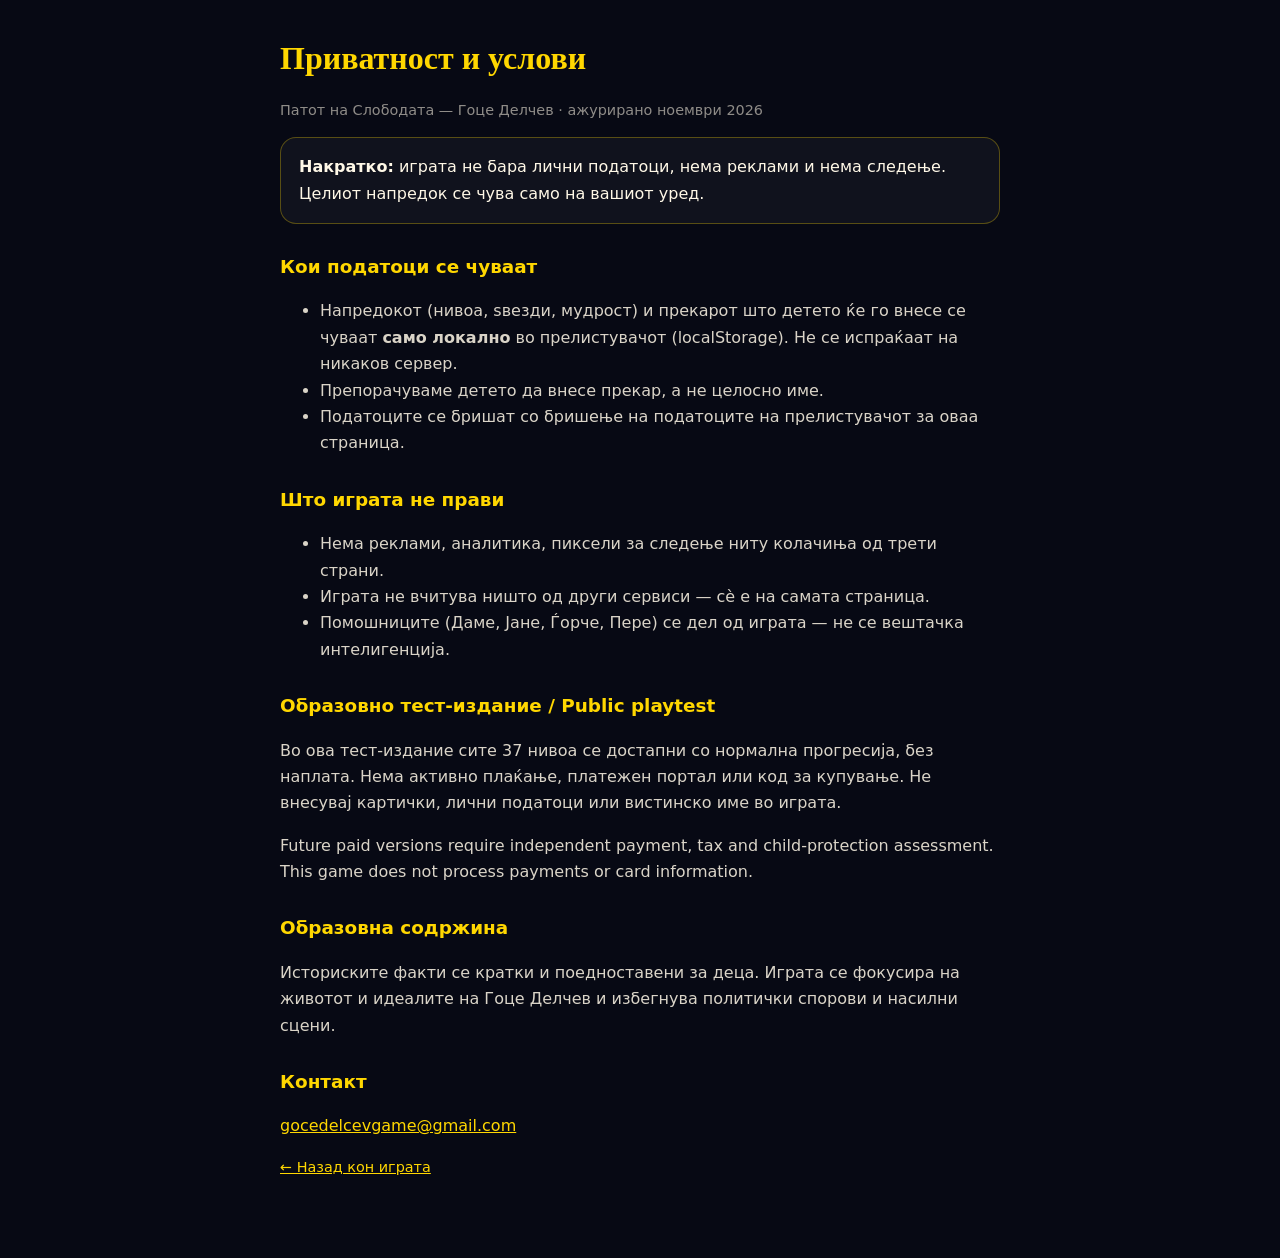
==== privacy.html @ 6a89ca6a "Add files via upload Goce Delcev v2.5.4 - Complete update, 37 levels, music, mobile and PWA." ====
<!doctype html>
<html lang="mk">
<head>
<meta charset="utf-8">
<meta name="viewport" content="width=device-width, initial-scale=1">
<title>Приватност и услови — Патот на Слободата</title>
<style>
  :root { color-scheme: dark; }
  body { margin: 0; background: #070914; color: #FFF8E7; font: 16px/1.65 system-ui, -apple-system, 'Segoe UI', Arial, sans-serif; }
  main { max-width: 720px; margin: 0 auto; padding: 32px 16px 64px; }
  h1 { font-family: Georgia, 'Times New Roman', serif; color: #FFD700; font-size: 2rem; margin: 0 0 4px; }
  h2 { color: #FFD700; font-size: 1.15rem; margin: 28px 0 6px; }
  p, li { color: rgba(255,248,231,.85); }
  .muted { color: rgba(255,248,231,.55); font-size: .9rem; }
  a { color: #FFD700; }
  .card { border: 1px solid rgba(255,215,0,.3); border-radius: 16px; padding: 16px 18px; background: rgba(255,255,255,.04); }
</style>
</head>
<body>
<main>
  <h1>Приватност и услови</h1>
  <p class="muted">Патот на Слободата — Гоце Делчев · ажурирано ноември 2026</p>

  <div class="card">
    <strong>Накратко:</strong> играта не бара лични податоци, нема реклами и нема следење.
    Целиот напредок се чува само на вашиот уред.
  </div>

  <h2>Кои податоци се чуваат</h2>
  <ul>
    <li>Напредокот (нивоа, ѕвезди, мудрост) и прекарот што детето ќе го внесе се чуваат <strong>само локално</strong> во прелистувачот (localStorage). Не се испраќаат на никаков сервер.</li>
    <li>Препорачуваме детето да внесе прекар, а не целосно име.</li>
    <li>Податоците се бришат со бришење на податоците на прелистувачот за оваа страница.</li>
  </ul>

  <h2>Што играта не прави</h2>
  <ul>
    <li>Нема реклами, аналитика, пиксели за следење ниту колачиња од трети страни.</li>
    <li>Играта не вчитува ништо од други сервиси — сè е на самата страница.</li>
    <li>Помошниците (Даме, Јане, Ѓорче, Пере) се дел од играта — не се вештачка интелигенција.</li>
  </ul>

  <h2>Образовно тест-издание / Public playtest</h2>
    <p>Во ова тест-издание сите 37 нивоа се достапни со нормална прогресија, без наплата. Нема активно плаќање, платежен портал или код за купување. Не внесувај картички, лични податоци или вистинско име во играта.</p>
    <p>Future paid versions require independent payment, tax and child-protection assessment. This game does not process payments or card information.</p>

  <h2>Образовна содржина</h2>
  <p>Историските факти се кратки и поедноставени за деца. Играта се фокусира на животот и идеалите на Гоце Делчев и избегнува политички спорови и насилни сцени.</p>

  <h2>Контакт</h2>
  <p><a href="mailto:gocedelcevgame@gmail.com">gocedelcevgame@gmail.com</a></p>

  <p class="muted"><a href="./">← Назад кон играта</a></p>
</main>
</body>
</html>
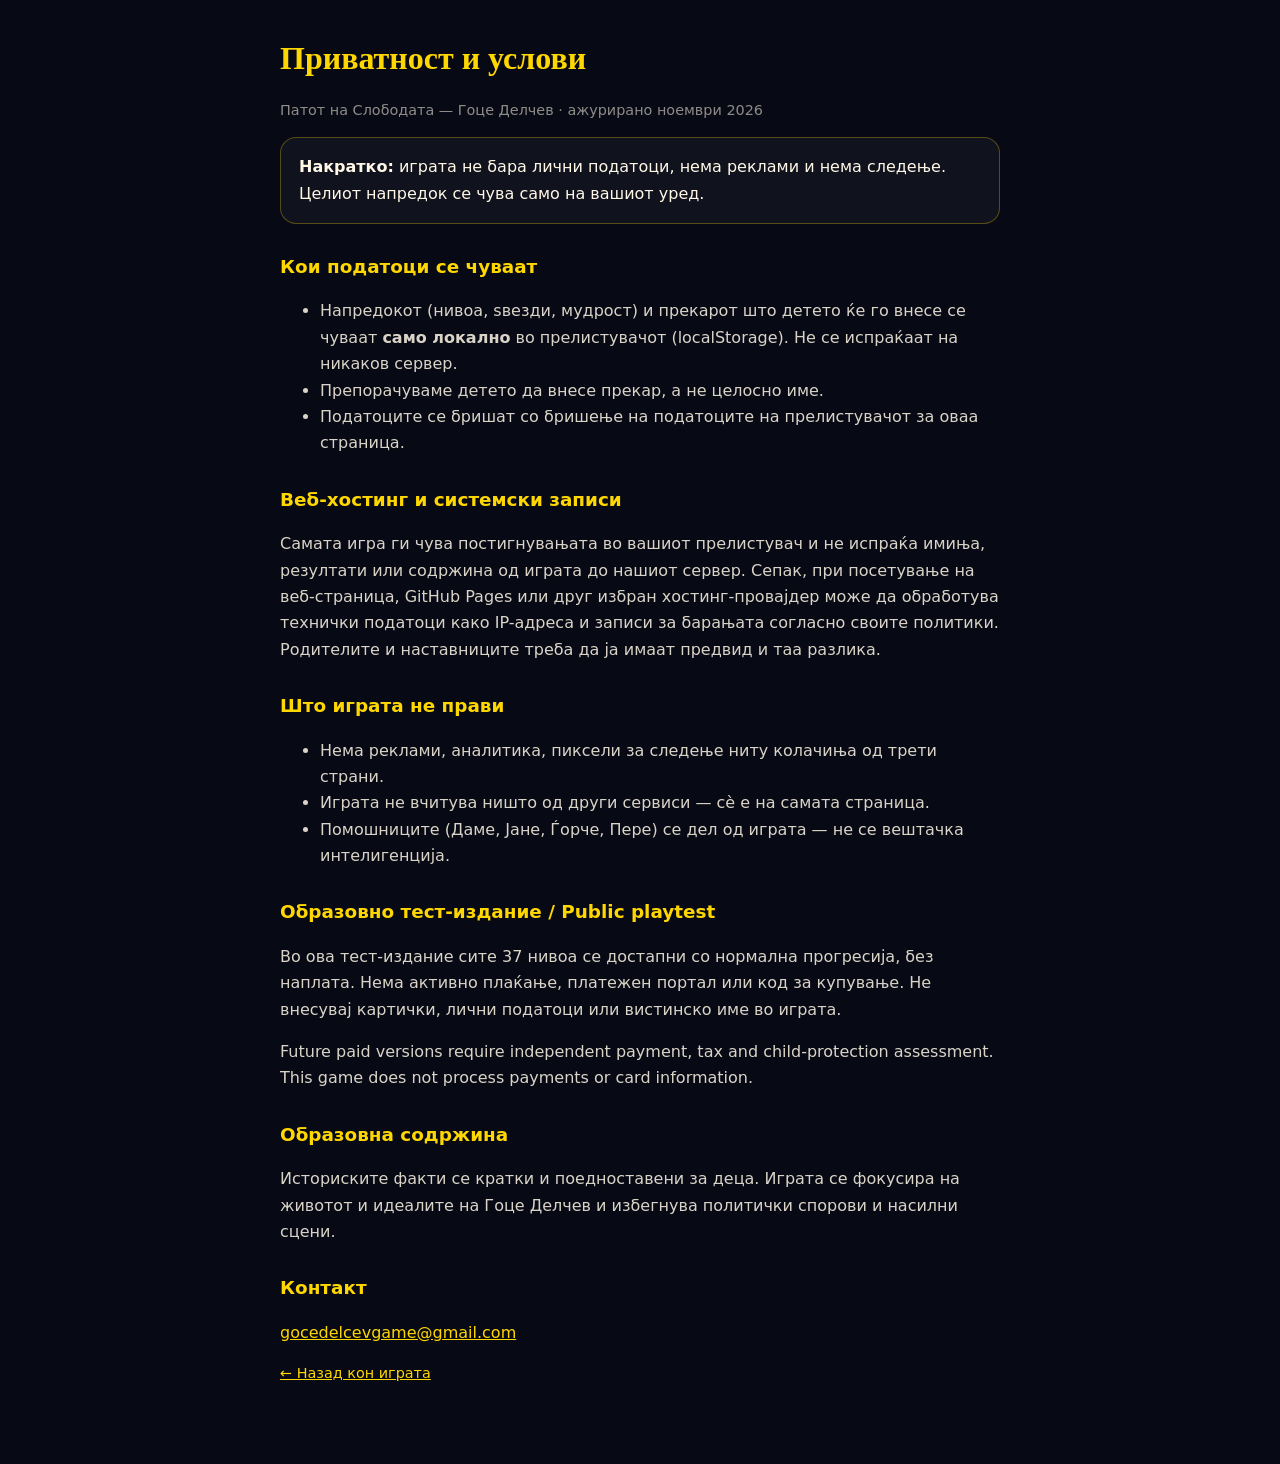
==== commit ea49c592: "Goce v2.5.7 - Living Historical Worlds" ====
--- a/privacy.html
+++ b/privacy.html
@@ -33,6 +33,13 @@
     <li>Податоците се бришат со бришење на податоците на прелистувачот за оваа страница.</li>
   </ul>
 
+  <h2>Веб-хостинг и системски записи</h2>
+  <p>Самата игра ги чува постигнувањата во вашиот прелистувач и не испраќа
+  имиња, резултати или содржина од играта до нашиот сервер. Сепак, при посетување
+  на веб-страница, GitHub Pages или друг избран хостинг-провајдер може да обработува
+  технички податоци како IP-адреса и записи за барањата согласно своите политики.
+  Родителите и наставниците треба да ја имаат предвид и таа разлика.</p>
+
   <h2>Што играта не прави</h2>
   <ul>
     <li>Нема реклами, аналитика, пиксели за следење ниту колачиња од трети страни.</li>
